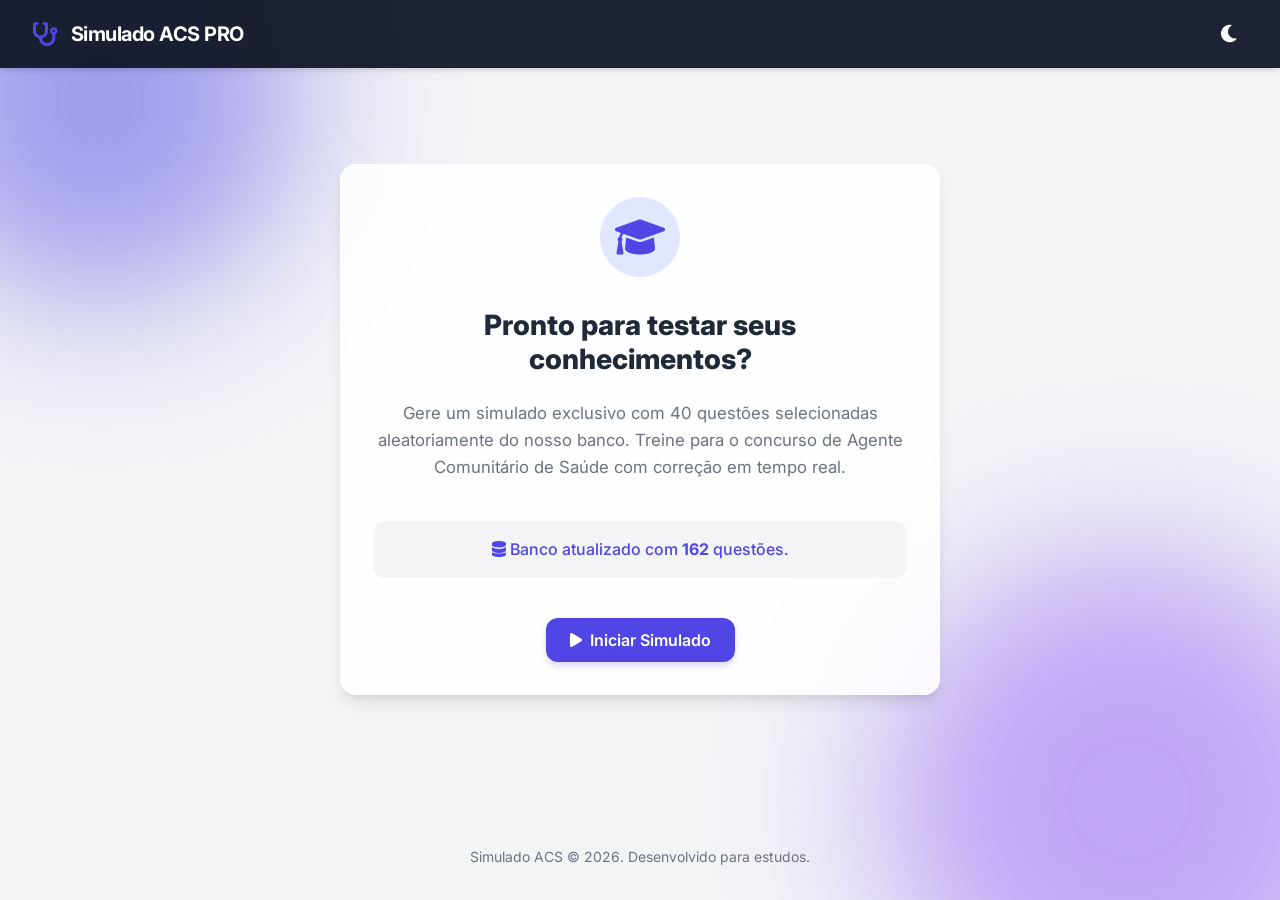
==== index.html @ 430a85bd "feat: adiciona grid de navegacao e alerta dinamico" ====
<!DOCTYPE html>
<html lang="pt-br">
<head>
    <meta charset="UTF-8">
    <meta name="viewport" content="width=device-width, initial-scale=1.0">
    <title>Simulado ACS | Concurso e Qualificação</title>
    <meta name="description" content="Plataforma de Simulado para Agente Comunitário de Saúde (ACS). Gere simulados aleatórios e teste seus conhecimentos com correção em tempo real.">
    <!-- Google Fonts -->
    <link href="https://fonts.googleapis.com/css2?family=Inter:wght@300;400;500;600;700&display=swap" rel="stylesheet">
    <!-- FontAwesome -->
    <link href="https://cdnjs.cloudflare.com/ajax/libs/font-awesome/6.0.0/css/all.min.css" rel="stylesheet">
    <!-- Main CSS -->
    <link rel="stylesheet" href="style.css?v=2">
</head>
<body>

    <!-- Background Decoration -->
    <div class="bg-shape bg-shape-1"></div>
    <div class="bg-shape bg-shape-2"></div>

    <header class="topbar">
        <div class="topbar-content">
            <i class="fa-solid fa-stethoscope logo-icon"></i>
            <span>Simulado ACS PRO</span>
        </div>
        <button id="theme-toggle" class="theme-toggle" aria-label="Alternar tema escuro">
            <i class="fa-solid fa-moon"></i>
        </button>
    </header>

    <main class="app-container">

        <!-- TELA INICIAL -->
        <section id="home" class="screen active fade-in">
            <div class="glass-card home-card">
                <div class="hero-icon">
                    <i class="fa-solid fa-graduation-cap"></i>
                </div>
                <h1>Pronto para testar seus conhecimentos?</h1>
                <p>Gere um simulado exclusivo com 40 questões selecionadas aleatoriamente do nosso banco. Treine para o concurso de Agente Comunitário de Saúde com correção em tempo real.</p>
                
                <div class="stats-container" id="stats">
                    <div class="stat-box">
                        <i class="fa-solid fa-spinner fa-spin"></i> Carregando banco de questões...
                    </div>
                </div>

                <button id="start-btn" onclick="startQuiz()" class="primary-btn btn-pulse" disabled>
                    <i class="fa-solid fa-play"></i> Iniciar Simulado
                </button>
            </div>
        </section>

        <!-- QUIZ -->
        <section id="quiz" class="screen">
            <div class="quiz-header glass-card">
                <div class="progress-container">
                    <div class="progress-bar" id="progress-bar"></div>
                </div>
                <div class="quiz-stats">
                    <span id="question-counter"><i class="fa-solid fa-list-ol"></i> 1/40</span>
                    <button class="danger-btn small-btn" onclick="location.reload()">
                        <i class="fa-solid fa-xmark"></i> Sair
                    </button>
                </div>
            </div>

            <!-- Painel de Navegação Dinâmico -->
            <div class="question-nav-grid" id="question-nav-grid"></div>

            <div id="quiz-content" class="quiz-content"></div>

            <div class="quiz-navigation">
                <button id="btn-prev" class="nav-btn" onclick="prevQuestion()" disabled>
                    <i class="fa-solid fa-arrow-left"></i> Anterior
                </button>
                <div class="nav-center">
                    <button id="btn-finish-early" class="danger-btn small-btn" onclick="confirmFinish()">
                        Encerrar Simulado
                    </button>
                </div>
                <button id="btn-next" class="nav-btn primary-btn" onclick="nextQuestion()">
                    Próxima <i class="fa-solid fa-arrow-right"></i>
                </button>
            </div>
        </section>

        <!-- RESULTADO -->
        <div id="result-modal" class="modal-overlay">
            <div class="modal-content glass-card zoom-in">
                <div class="result-icon" id="result-icon">
                    <i class="fa-solid fa-trophy"></i>
                </div>
                <h2 id="result-title">Resultado Final</h2>
                
                <div class="score-circle">
                    <svg viewBox="0 0 36 36" class="circular-chart">
                        <path class="circle-bg"
                            d="M18 2.0845
                            a 15.9155 15.9155 0 0 1 0 31.831
                            a 15.9155 15.9155 0 0 1 0 -31.831"
                        />
                        <path class="circle" id="score-circle-path"
                            stroke-dasharray="0, 100"
                            d="M18 2.0845
                            a 15.9155 15.9155 0 0 1 0 31.831
                            a 15.9155 15.9155 0 0 1 0 -31.831"
                        />
                        <text x="18" y="20.35" class="percentage" id="score-percentage">0%</text>
                    </svg>
                </div>

                <div class="result-details">
                    <p class="acertos-text">Pontuação: <strong id="score-correct">0</strong> de <strong id="score-total">0</strong></p>
                    <div id="subject-breakdown" class="subject-breakdown" style="margin-top: 15px; text-align: left; background: rgba(0,0,0,0.05); padding: 10px; border-radius: 8px;">
                        <!-- Per-subject scores will be injected here -->
                    </div>
                </div>

                <div class="result-actions">
                    <button onclick="location.reload()" class="primary-btn w-100">
                        <i class="fa-solid fa-rotate-right"></i> Fazer Novo Simulado
                    </button>
                </div>
            </div>
        </div>

    </main>

    <footer class="footer">
        <p>Simulado ACS &copy; 2026. Desenvolvido para estudos.</p>
    </footer>

    <script src="app.js?v=3"></script>

</body>
</html>
---- style.css ----
/* =========================
   DESIGN TOKENS & BASE
========================= */

:root {
    /* Light Theme (Default) */
    --bg-color: #f3f4f6;
    --text-color: #1f2937;
    --text-muted: #6b7280;
    --card-bg: rgba(255, 255, 255, 0.85);
    --card-border: rgba(255, 255, 255, 0.5);
    
    --primary: #4f46e5;
    --primary-hover: #4338ca;
    --primary-light: #e0e7ff;
    
    --success: #10b981;
    --success-light: #d1fae5;
    --success-dark: #065f46;
    
    --danger: #ef4444;
    --danger-light: #fee2e2;
    --danger-dark: #991b1b;

    --warning: #f59e0b;
    
    --topbar-bg: rgba(17, 24, 39, 0.95);
    --topbar-text: #ffffff;
    
    --option-bg: #ffffff;
    --option-hover: #f9fafb;
    --option-border: #e5e7eb;
    
    --shadow-sm: 0 1px 2px 0 rgba(0, 0, 0, 0.05);
    --shadow-md: 0 4px 6px -1px rgba(0, 0, 0, 0.1), 0 2px 4px -1px rgba(0, 0, 0, 0.06);
    --shadow-lg: 0 10px 15px -3px rgba(0, 0, 0, 0.1), 0 4px 6px -2px rgba(0, 0, 0, 0.05);
    --shadow-glow: 0 0 20px rgba(79, 70, 229, 0.3);
    
    --radius-md: 12px;
    --radius-lg: 16px;
    --radius-full: 9999px;
    
    --transition: all 0.3s cubic-bezier(0.4, 0, 0.2, 1);
}

[data-theme="dark"] {
    --bg-color: #111827;
    --text-color: #f9fafb;
    --text-muted: #9ca3af;
    --card-bg: rgba(31, 41, 55, 0.85);
    --card-border: rgba(75, 85, 99, 0.4);
    
    --primary: #6366f1;
    --primary-hover: #818cf8;
    --primary-light: rgba(99, 102, 241, 0.2);
    
    --success: #10b981;
    --success-light: rgba(16, 185, 129, 0.2);
    --success-dark: #34d399;
    
    --danger: #ef4444;
    --danger-light: rgba(239, 68, 68, 0.2);
    --danger-dark: #f87171;
    
    --topbar-bg: rgba(17, 24, 39, 0.95);
    
    --option-bg: #374151;
    --option-hover: #4b5563;
    --option-border: #4b5563;
    
    --shadow-md: 0 4px 6px -1px rgba(0, 0, 0, 0.3);
    --shadow-lg: 0 10px 15px -3px rgba(0, 0, 0, 0.5);
}

* {
    margin: 0;
    padding: 0;
    box-sizing: border-box;
}

body {
    font-family: 'Inter', sans-serif;
    background-color: var(--bg-color);
    color: var(--text-color);
    line-height: 1.6;
    min-height: 100vh;
    display: flex;
    flex-direction: column;
    overflow-x: hidden;
    transition: background-color 0.4s ease, color 0.4s ease;
}

/* Background Shapes */
.bg-shape {
    position: fixed;
    border-radius: 50%;
    filter: blur(80px);
    z-index: -1;
    opacity: 0.5;
    animation: float 20s infinite alternate ease-in-out;
}

.bg-shape-1 {
    width: 400px;
    height: 400px;
    background: var(--primary);
    top: -100px;
    left: -100px;
}

.bg-shape-2 {
    width: 500px;
    height: 500px;
    background: #8b5cf6;
    bottom: -150px;
    right: -100px;
    animation-delay: -5s;
}

@keyframes float {
    0% { transform: translate(0, 0) scale(1); }
    50% { transform: translate(50px, 30px) scale(1.05); }
    100% { transform: translate(-30px, 50px) scale(0.95); }
}

/* =========================
   HEADER & FOOTER
========================= */

.topbar {
    background: var(--topbar-bg);
    color: var(--topbar-text);
    padding: 1rem 2rem;
    display: flex;
    justify-content: space-between;
    align-items: center;
    backdrop-filter: blur(12px);
    -webkit-backdrop-filter: blur(12px);
    position: sticky;
    top: 0;
    z-index: 100;
    box-shadow: var(--shadow-md);
}

.topbar-content {
    display: flex;
    align-items: center;
    gap: 0.75rem;
    font-size: 1.25rem;
    font-weight: 700;
    letter-spacing: -0.5px;
}

.logo-icon {
    color: var(--primary);
    font-size: 1.5rem;
}

.theme-toggle {
    background: transparent;
    border: none;
    color: var(--topbar-text);
    font-size: 1.25rem;
    cursor: pointer;
    padding: 0.5rem;
    border-radius: 50%;
    transition: var(--transition);
}

.theme-toggle:hover {
    background: rgba(255, 255, 255, 0.1);
    transform: rotate(15deg);
}

.footer {
    text-align: center;
    padding: 2rem;
    color: var(--text-muted);
    font-size: 0.875rem;
    margin-top: auto;
}

/* =========================
   UTILITIES & COMPONENTS
========================= */

.app-container {
    max-width: 800px;
    margin: 0 auto;
    padding: 2rem 1rem;
    flex-grow: 1;
    width: 100%;
}

.glass-card {
    background: var(--card-bg);
    backdrop-filter: blur(16px);
    -webkit-backdrop-filter: blur(16px);
    border: 1px solid var(--card-border);
    border-radius: var(--radius-lg);
    box-shadow: var(--shadow-lg);
    padding: 2rem;
}

/* Buttons */
button {
    font-family: inherit;
    display: inline-flex;
    align-items: center;
    justify-content: center;
    gap: 0.5rem;
    padding: 0.75rem 1.5rem;
    border: none;
    border-radius: var(--radius-md);
    font-weight: 600;
    font-size: 1rem;
    cursor: pointer;
    transition: var(--transition);
}

button:disabled {
    opacity: 0.6;
    cursor: not-allowed;
    transform: none !important;
    box-shadow: none !important;
}

.primary-btn {
    background: var(--primary);
    color: white;
    box-shadow: 0 4px 6px rgba(79, 70, 229, 0.2);
}

.primary-btn:hover:not(:disabled) {
    background: var(--primary-hover);
    transform: translateY(-2px);
    box-shadow: var(--shadow-glow);
}

.success-btn {
    background: var(--success);
    color: white;
}

.success-btn:hover:not(:disabled) {
    filter: brightness(1.1);
    transform: translateY(-2px);
    box-shadow: 0 4px 12px rgba(16, 185, 129, 0.3);
}

.danger-btn {
    background: transparent;
    color: var(--danger);
    border: 1px solid var(--danger);
}

.danger-btn:hover:not(:disabled) {
    background: var(--danger-light);
}

.small-btn {
    padding: 0.4rem 0.8rem;
    font-size: 0.875rem;
    border-radius: var(--radius-md);
}

.w-100 {
    width: 100%;
}

.btn-pulse {
    animation: pulse 2s infinite;
}

@keyframes pulse {
    0% { box-shadow: 0 0 0 0 rgba(79, 70, 229, 0.4); }
    70% { box-shadow: 0 0 0 10px rgba(79, 70, 229, 0); }
    100% { box-shadow: 0 0 0 0 rgba(79, 70, 229, 0); }
}

/* Screens */
.screen {
    display: none;
    opacity: 0;
    transition: opacity 0.4s ease;
}

.screen.active {
    display: block;
    opacity: 1;
}

/* Animations */
.fade-in {
    animation: fadeIn 0.6s ease-out forwards;
}

.slide-up {
    animation: slideUp 0.5s ease-out forwards;
}

.zoom-in {
    animation: zoomIn 0.4s cubic-bezier(0.175, 0.885, 0.32, 1.275) forwards;
}

@keyframes fadeIn {
    from { opacity: 0; }
    to { opacity: 1; }
}

@keyframes slideUp {
    from { opacity: 0; transform: translateY(20px); }
    to { opacity: 1; transform: translateY(0); }
}

@keyframes zoomIn {
    from { opacity: 0; transform: scale(0.9); }
    to { opacity: 1; transform: scale(1); }
}

/* =========================
   HOME SCREEN
========================= */

.home-card {
    text-align: center;
    max-width: 600px;
    margin: 4rem auto;
    display: flex;
    flex-direction: column;
    align-items: center;
    gap: 1.5rem;
}

.hero-icon {
    width: 80px;
    height: 80px;
    background: var(--primary-light);
    color: var(--primary);
    border-radius: 50%;
    display: flex;
    align-items: center;
    justify-content: center;
    font-size: 2.5rem;
    margin-bottom: 0.5rem;
}

.home-card h1 {
    font-size: 1.75rem;
    font-weight: 800;
    line-height: 1.2;
    color: var(--text-color);
}

.home-card p {
    color: var(--text-muted);
    font-size: 1.05rem;
}

.stats-container {
    background: var(--bg-color);
    padding: 1rem 1.5rem;
    border-radius: var(--radius-md);
    margin: 1rem 0;
    width: 100%;
    font-weight: 500;
    color: var(--primary);
}

/* =========================
   QUIZ SCREEN
========================= */

.quiz-header {
    margin-bottom: 2rem;
    padding: 1.5rem;
    position: sticky;
    top: 70px;
    z-index: 90;
}

.progress-container {
    height: 8px;
    background: var(--option-border);
    border-radius: var(--radius-full);
    margin-bottom: 1rem;
    overflow: hidden;
}

.progress-bar {
    height: 100%;
    background: linear-gradient(90deg, var(--primary), #8b5cf6);
    width: 0%;
    transition: width 0.3s ease;
    border-radius: var(--radius-full);
}

.quiz-stats {
    display: flex;
    justify-content: space-between;
    align-items: center;
}

#question-counter {
    font-weight: 700;
    color: var(--primary);
    font-size: 1.1rem;
}

/* Question Component */
.question-card {
    background: var(--card-bg);
    border: 1px solid var(--card-border);
    border-radius: var(--radius-lg);
    padding: 2rem;
    margin-bottom: 1.5rem;
    box-shadow: var(--shadow-md);
    transition: var(--transition);
}

.question-card:hover {
    box-shadow: var(--shadow-lg);
    border-color: var(--primary-light);
}

.question-card h3 {
    display: inline-block;
    background: var(--primary-light);
    color: var(--primary);
    padding: 0.25rem 0.75rem;
    border-radius: var(--radius-md);
    font-size: 0.875rem;
    font-weight: 700;
    text-transform: uppercase;
    letter-spacing: 0.5px;
    margin-bottom: 1rem;
}

.question-text {
    font-size: 1.1rem;
    font-weight: 500;
    margin-bottom: 1.5rem;
    color: var(--text-color);
}

/* Options */
.options-grid {
    display: flex;
    flex-direction: column;
    gap: 0.75rem;
    margin-bottom: 1.5rem;
}

.option-label {
    position: relative;
    display: flex;
    align-items: flex-start;
    padding: 1rem;
    border: 2px solid var(--option-border);
    border-radius: var(--radius-md);
    background: var(--option-bg);
    cursor: pointer;
    transition: var(--transition);
}

.option-label:hover:not(.disabled) {
    border-color: var(--primary);
    background: var(--primary-light);
}

.option-label.selected {
    border-color: var(--primary);
    background: var(--primary-light);
}

.option-label input[type="radio"] {
    position: absolute;
    opacity: 0;
}

.option-content {
    display: flex;
    gap: 1rem;
    width: 100%;
}

.option-letter {
    font-weight: 700;
    color: var(--primary);
    background: var(--bg-color);
    width: 28px;
    height: 28px;
    display: flex;
    align-items: center;
    justify-content: center;
    border-radius: 6px;
    flex-shrink: 0;
}

.option-text {
    flex-grow: 1;
    padding-top: 2px;
}

/* Feedback Box */
.feedback-box {
    margin-top: 1.5rem;
    padding: 1.25rem;
    border-radius: var(--radius-md);
    display: none;
    animation: slideUp 0.3s ease;
}

.feedback-box.show {
    display: block;
}

.feedback-ok {
    background: var(--success-light);
    border-left: 4px solid var(--success);
    color: var(--success-dark);
}

.feedback-bad {
    background: var(--danger-light);
    border-left: 4px solid var(--danger);
    color: var(--danger-dark);
}

.feedback-header {
    display: flex;
    align-items: center;
    gap: 0.5rem;
    font-weight: 700;
    margin-bottom: 0.5rem;
    font-size: 1.1rem;
}

.feedback-correct-answer {
    font-weight: 600;
    margin-bottom: 0.5rem;
}

.feedback-comment {
    font-size: 0.95rem;
    opacity: 0.9;
}

.quiz-navigation {
    display: flex;
    justify-content: space-between;
    align-items: center;
    margin-top: 1.5rem;
    padding: 1rem 0;
    gap: 1rem;
}

.nav-btn {
    min-width: 140px;
    font-size: 1rem;
    padding: 0.8rem 1rem;
}

.nav-center {
    display: flex;
    justify-content: center;
}

@media (max-width: 500px) {
    .quiz-navigation {
        flex-direction: column-reverse;
    }
    .nav-btn {
        width: 100%;
    }
    .nav-center {
        width: 100%;
        margin-bottom: 0.5rem;
    }
    .nav-center button {
        width: 100%;
    }
}

/* =========================
   RESULT MODAL
========================= */

.modal-overlay {
    position: fixed;
    top: 0;
    left: 0;
    width: 100%;
    height: 100%;
    background: rgba(0, 0, 0, 0.6);
    backdrop-filter: blur(5px);
    display: none;
    align-items: center;
    justify-content: center;
    z-index: 1000;
}

.modal-overlay.active {
    display: flex;
}

.modal-content {
    width: 90%;
    max-width: 400px;
    text-align: center;
    padding: 2.5rem 2rem;
}

.result-icon {
    font-size: 3rem;
    margin-bottom: 1rem;
    color: var(--warning);
}

#result-title {
    font-size: 1.5rem;
    font-weight: 800;
    margin-bottom: 1.5rem;
}

/* Circular Chart */
.score-circle {
    width: 150px;
    margin: 0 auto 1.5rem auto;
}

.circular-chart {
    display: block;
    margin: 0 auto;
    max-width: 80%;
    max-height: 250px;
}

.circle-bg {
    fill: none;
    stroke: var(--option-border);
    stroke-width: 3.8;
}

.circle {
    fill: none;
    stroke-width: 2.8;
    stroke-linecap: round;
    transition: stroke-dasharray 1.5s ease-out;
}

.percentage {
    fill: var(--text-color);
    font-family: 'Inter', sans-serif;
    font-size: 0.5em;
    text-anchor: middle;
    font-weight: 700;
}

.result-details {
    margin-bottom: 2rem;
}

.acertos-text {
    font-size: 1.1rem;
    color: var(--text-muted);
}

.acertos-text strong {
    color: var(--text-color);
    font-size: 1.2rem;
}

/* Responsive */
@media (max-width: 600px) {
    .topbar {
        padding: 1rem;
    }
    .app-container {
        padding: 1rem;
    }
    .question-card {
        padding: 1.5rem;
    }
    .quiz-header {
        padding: 1rem;
        top: 60px;
    }
}

/* =========================
   QUESTION NAVIGATION GRID
========================= */

.question-nav-grid {
    display: grid;
    grid-template-columns: repeat(10, 1fr);
    gap: 6px;
    margin-bottom: 20px;
    background: var(--card-bg);
    padding: 15px;
    border-radius: var(--radius-lg);
    border: 1px solid var(--card-border);
    box-shadow: var(--shadow-sm);
}

.question-nav-btn {
    width: 100%;
    aspect-ratio: 1;
    border: 1px solid var(--option-border);
    border-radius: 6px;
    background: var(--bg-color);
    color: var(--text-color);
    font-weight: bold;
    font-size: 0.9rem;
    cursor: pointer;
    transition: var(--transition);
    display: flex;
    align-items: center;
    justify-content: center;
}

.question-nav-btn:hover {
    background: var(--primary-light);
}

.question-nav-btn.answered {
    background: var(--primary);
    color: white;
    border-color: var(--primary);
}

.question-nav-btn.active {
    border: 2px solid var(--text-color);
    transform: scale(1.1);
    box-shadow: 0 0 8px rgba(0,0,0,0.2);
    z-index: 2;
}

@media (max-width: 600px) {
    .question-nav-grid {
        grid-template-columns: repeat(8, 1fr);
        gap: 5px;
        padding: 10px;
    }
}

@media (max-width: 400px) {
    .question-nav-grid {
        grid-template-columns: repeat(5, 1fr);
    }
}
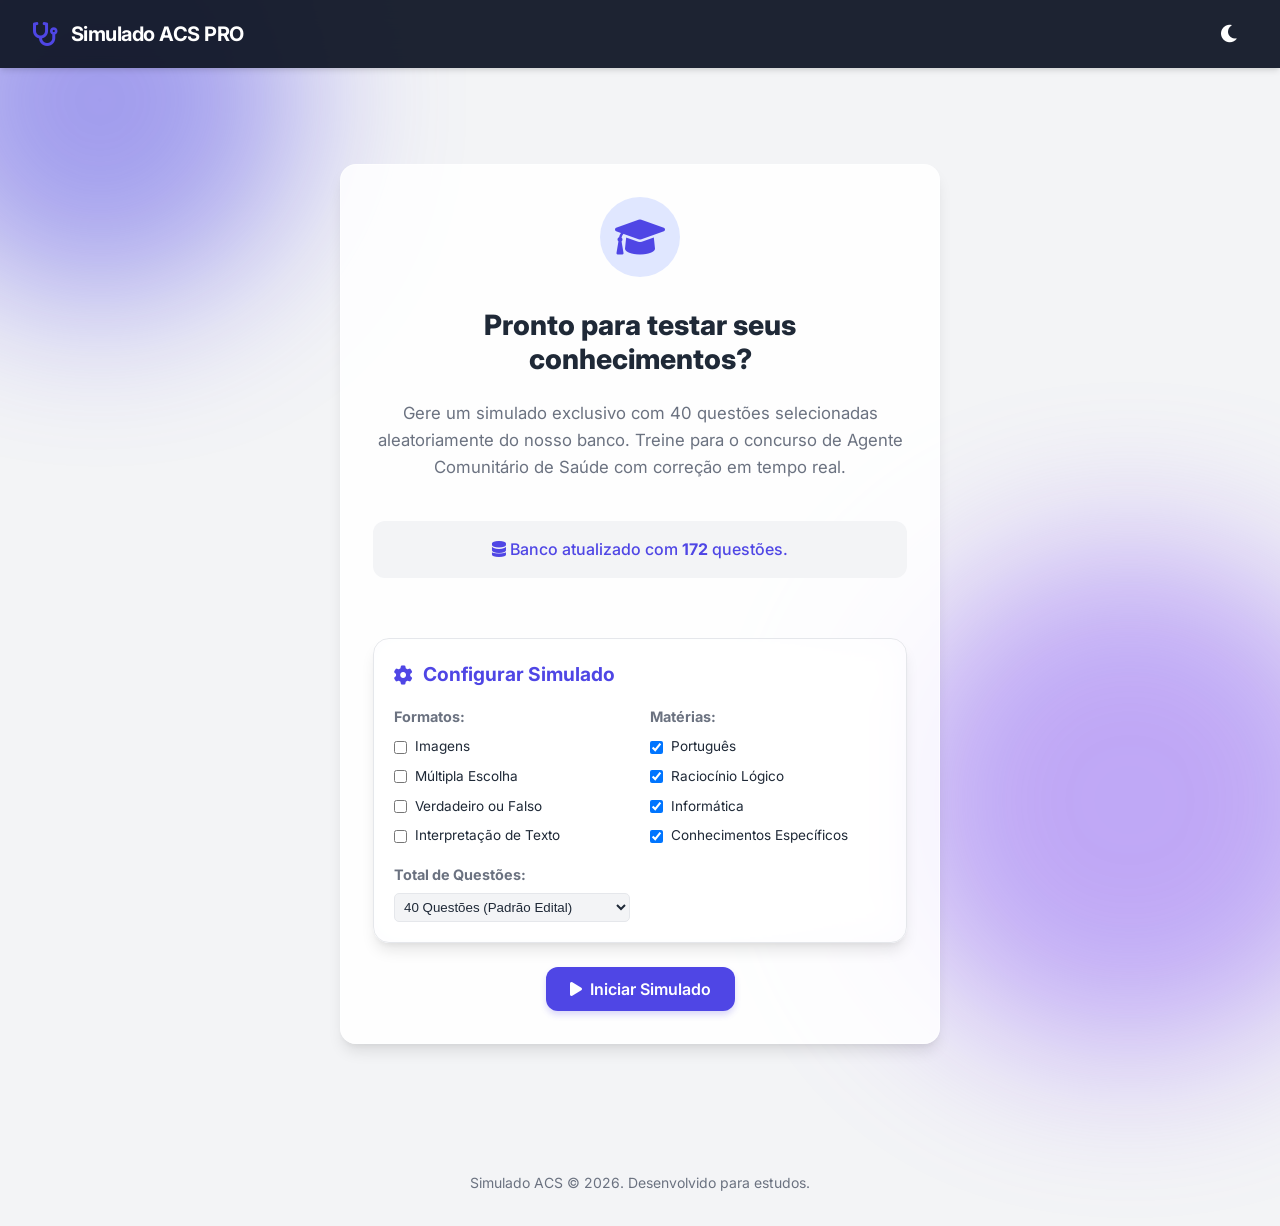
==== commit 6176fdfb: "feat: implement advanced filters, tags, real images and automated google forms report" ====
--- a/index.html
+++ b/index.html
@@ -42,6 +42,67 @@
                 <div class="stats-container" id="stats">
                     <div class="stat-box">
                         <i class="fa-solid fa-spinner fa-spin"></i> Carregando banco de questões...
+                    </div>
+                </div>
+
+                <!-- OPÇÕES DO SIMULADO AVANÇADAS -->
+                <div class="quiz-options glass-card" style="margin-top: 20px; padding: 20px; text-align: left; background: rgba(255,255,255,0.05); border: 1px solid var(--option-border);">
+                    <h3 style="font-size: 1.2rem; margin-bottom: 15px; color: var(--primary); display: flex; align-items: center; gap: 10px;">
+                        <i class="fa-solid fa-gear"></i> Configurar Simulado
+                    </h3>
+                    
+                    <div style="display: grid; grid-template-columns: 1fr 1fr; gap: 20px;">
+                        <!-- Coluna 1: Tipos e Quantidade -->
+                        <div>
+                            <p style="font-weight: bold; font-size: 0.9rem; margin-bottom: 8px; color: var(--text-muted);">Formatos:</p>
+                            <div style="display: grid; gap: 8px;">
+                                <label class="option-check" style="display: flex; align-items: center; gap: 8px; cursor: pointer; font-size: 0.85rem;">
+                                    <input type="checkbox" id="opt-images" style="accent-color: var(--primary);">
+                                    <span>Imagens</span>
+                                </label>
+                                <label class="option-check" style="display: flex; align-items: center; gap: 8px; cursor: pointer; font-size: 0.85rem;">
+                                    <input type="checkbox" id="opt-multipla" style="accent-color: var(--primary);">
+                                    <span>Múltipla Escolha</span>
+                                </label>
+                                <label class="option-check" style="display: flex; align-items: center; gap: 8px; cursor: pointer; font-size: 0.85rem;">
+                                    <input type="checkbox" id="opt-vf" style="accent-color: var(--primary);">
+                                    <span>Verdadeiro ou Falso</span>
+                                </label>
+                                <label class="option-check" style="display: flex; align-items: center; gap: 8px; cursor: pointer; font-size: 0.85rem;">
+                                    <input type="checkbox" id="opt-interpretação" style="accent-color: var(--primary);">
+                                    <span>Interpretação de Texto</span>
+                                </label>
+                            </div>
+
+                            <div style="margin-top: 15px;">
+                                <label for="opt-count" style="font-weight: bold; font-size: 0.9rem; color: var(--text-muted);">Total de Questões:</label>
+                                <select id="opt-count" style="width: 100%; padding: 5px; border-radius: 5px; background: var(--bg-color); color: var(--text-color); border: 1px solid var(--option-border); margin-top: 5px;">
+                                    <option value="10">10 Questões (Rápido)</option>
+                                    <option value="20">20 Questões (Médio)</option>
+                                    <option value="40" selected>40 Questões (Padrão Edital)</option>
+                                    <option value="60">60 Questões (Completo)</option>
+                                </select>
+                            </div>
+                        </div>
+
+                        <!-- Coluna 2: Matérias -->
+                        <div>
+                            <p style="font-weight: bold; font-size: 0.9rem; margin-bottom: 8px; color: var(--text-muted);">Matérias:</p>
+                            <div style="display: grid; gap: 8px;" id="subjects-filter">
+                                <label class="option-check" style="display: flex; align-items: center; gap: 8px; cursor: pointer; font-size: 0.85rem;">
+                                    <input type="checkbox" name="subject" value="Língua Portuguesa" checked> <span>Português</span>
+                                </label>
+                                <label class="option-check" style="display: flex; align-items: center; gap: 8px; cursor: pointer; font-size: 0.85rem;">
+                                    <input type="checkbox" name="subject" value="Raciocínio Lógico" checked> <span>Raciocínio Lógico</span>
+                                </label>
+                                <label class="option-check" style="display: flex; align-items: center; gap: 8px; cursor: pointer; font-size: 0.85rem;">
+                                    <input type="checkbox" name="subject" value="Informática Básica" checked> <span>Informática</span>
+                                </label>
+                                <label class="option-check" style="display: flex; align-items: center; gap: 8px; cursor: pointer; font-size: 0.85rem;">
+                                    <input type="checkbox" name="subject" value="Conhecimentos Específicos" checked> <span>Conhecimentos Específicos</span>
+                                </label>
+                            </div>
+                        </div>
                     </div>
                 </div>
 
@@ -93,26 +154,23 @@
                 </div>
                 <h2 id="result-title">Resultado Final</h2>
                 
-                <div class="score-circle">
-                    <svg viewBox="0 0 36 36" class="circular-chart">
-                        <path class="circle-bg"
-                            d="M18 2.0845
-                            a 15.9155 15.9155 0 0 1 0 31.831
-                            a 15.9155 15.9155 0 0 1 0 -31.831"
-                        />
-                        <path class="circle" id="score-circle-path"
-                            stroke-dasharray="0, 100"
-                            d="M18 2.0845
-                            a 15.9155 15.9155 0 0 1 0 31.831
-                            a 15.9155 15.9155 0 0 1 0 -31.831"
-                        />
-                        <text x="18" y="20.35" class="percentage" id="score-percentage">0%</text>
-                    </svg>
-                </div>
+                <!-- SVG Removido -->
 
                 <div class="result-details">
-                    <p class="acertos-text">Pontuação: <strong id="score-correct">0</strong> de <strong id="score-total">0</strong></p>
-                    <div id="subject-breakdown" class="subject-breakdown" style="margin-top: 15px; text-align: left; background: rgba(0,0,0,0.05); padding: 10px; border-radius: 8px;">
+                    <!-- Card de Pontuação Principal -->
+                    <div style="background: var(--primary-light); padding: 30px; border-radius: var(--radius-lg); margin-bottom: 25px; border: 2px solid var(--primary); box-shadow: var(--shadow-md);">
+                        <p style="font-size: 1.4rem; font-weight: 700; color: var(--primary); margin-bottom: 15px; text-transform: uppercase; letter-spacing: 1px;">
+                            Sua Pontuação Final
+                        </p>
+                        <div style="font-size: 3.5rem; font-weight: 900; line-height: 1; margin-bottom: 10px; color: var(--text-color);">
+                            <span id="score-correct">0</span> <span style="font-size: 1.5rem; opacity: 0.7;">/ <span id="score-total">0</span></span>
+                        </div>
+                        <p style="font-size: 1.1rem; color: var(--text-muted); font-weight: 600;">
+                            Questões Respondidas: <strong id="answered-count">0</strong>/40 (<span id="answered-percentage">0%</span>)
+                        </p>
+                    </div>
+                    
+                    <div id="subject-breakdown" class="subject-breakdown" style="margin-top: 20px; text-align: left; background: rgba(0,0,0,0.03); padding: 20px; border-radius: var(--radius-md); border: 1px solid var(--option-border);">
                         <!-- Per-subject scores will be injected here -->
                     </div>
                 </div>
@@ -131,7 +189,7 @@
         <p>Simulado ACS &copy; 2026. Desenvolvido para estudos.</p>
     </footer>
 
-    <script src="app.js?v=3"></script>
+    <script src="app.js?v=6"></script>
 
 </body>
 </html>
--- a/style.css
+++ b/style.css
@@ -437,10 +437,12 @@
 }
 
 .question-text {
-    font-size: 1.1rem;
+    font-size: 1.15rem;
     font-weight: 500;
     margin-bottom: 1.5rem;
     color: var(--text-color);
+    white-space: pre-line;
+    line-height: 1.6;
 }
 
 /* Options */
@@ -605,10 +607,10 @@
 }
 
 .modal-content {
-    width: 90%;
-    max-width: 400px;
+    width: 95%;
+    max-width: 550px;
     text-align: center;
-    padding: 2.5rem 2rem;
+    padding: 3rem 2.5rem;
 }
 
 .result-icon {
@@ -695,11 +697,11 @@
 .question-nav-grid {
     display: grid;
     grid-template-columns: repeat(10, 1fr);
-    gap: 6px;
-    margin-bottom: 20px;
+    gap: 4px;
+    margin-bottom: 15px;
     background: var(--card-bg);
-    padding: 15px;
-    border-radius: var(--radius-lg);
+    padding: 10px;
+    border-radius: var(--radius-md);
     border: 1px solid var(--card-border);
     box-shadow: var(--shadow-sm);
 }
@@ -708,11 +710,11 @@
     width: 100%;
     aspect-ratio: 1;
     border: 1px solid var(--option-border);
-    border-radius: 6px;
+    border-radius: 4px;
     background: var(--bg-color);
     color: var(--text-color);
-    font-weight: bold;
-    font-size: 0.9rem;
+    font-weight: 600;
+    font-size: 0.75rem;
     cursor: pointer;
     transition: var(--transition);
     display: flex;
@@ -745,6 +747,63 @@
     }
 }
 
+/* Question Images */
+.question-image-container {
+    width: 100%;
+    margin: 15px 0;
+    text-align: center;
+}
+
+.question-image {
+    max-width: 100%;
+    max-height: 400px;
+    border-radius: var(--radius-md);
+    border: 3px solid white;
+    box-shadow: var(--shadow-md);
+    cursor: pointer;
+    transition: var(--transition);
+}
+
+.question-image:hover {
+    transform: scale(1.02);
+}
+
+@media (max-width: 600px) {
+    .question-image {
+        max-height: 250px;
+    }
+}
+
+.tag-badge {
+    font-size: 0.7rem;
+    background: var(--primary-light);
+    color: var(--primary);
+    padding: 2px 8px;
+    border-radius: 12px;
+    font-weight: 700;
+    text-transform: uppercase;
+    border: 1px solid var(--primary);
+}
+
+.report-btn {
+    background: transparent;
+    border: 1px solid var(--option-border);
+    color: var(--text-muted);
+    padding: 5px 12px;
+    border-radius: var(--radius-md);
+    font-size: 0.8rem;
+    cursor: pointer;
+    transition: var(--transition);
+    display: flex;
+    align-items: center;
+    gap: 5px;
+}
+
+.report-btn:hover {
+    background: #fff5f5;
+    color: #e53e3e;
+    border-color: #feb2b2;
+}
 @media (max-width: 400px) {
     .question-nav-grid {
         grid-template-columns: repeat(5, 1fr);
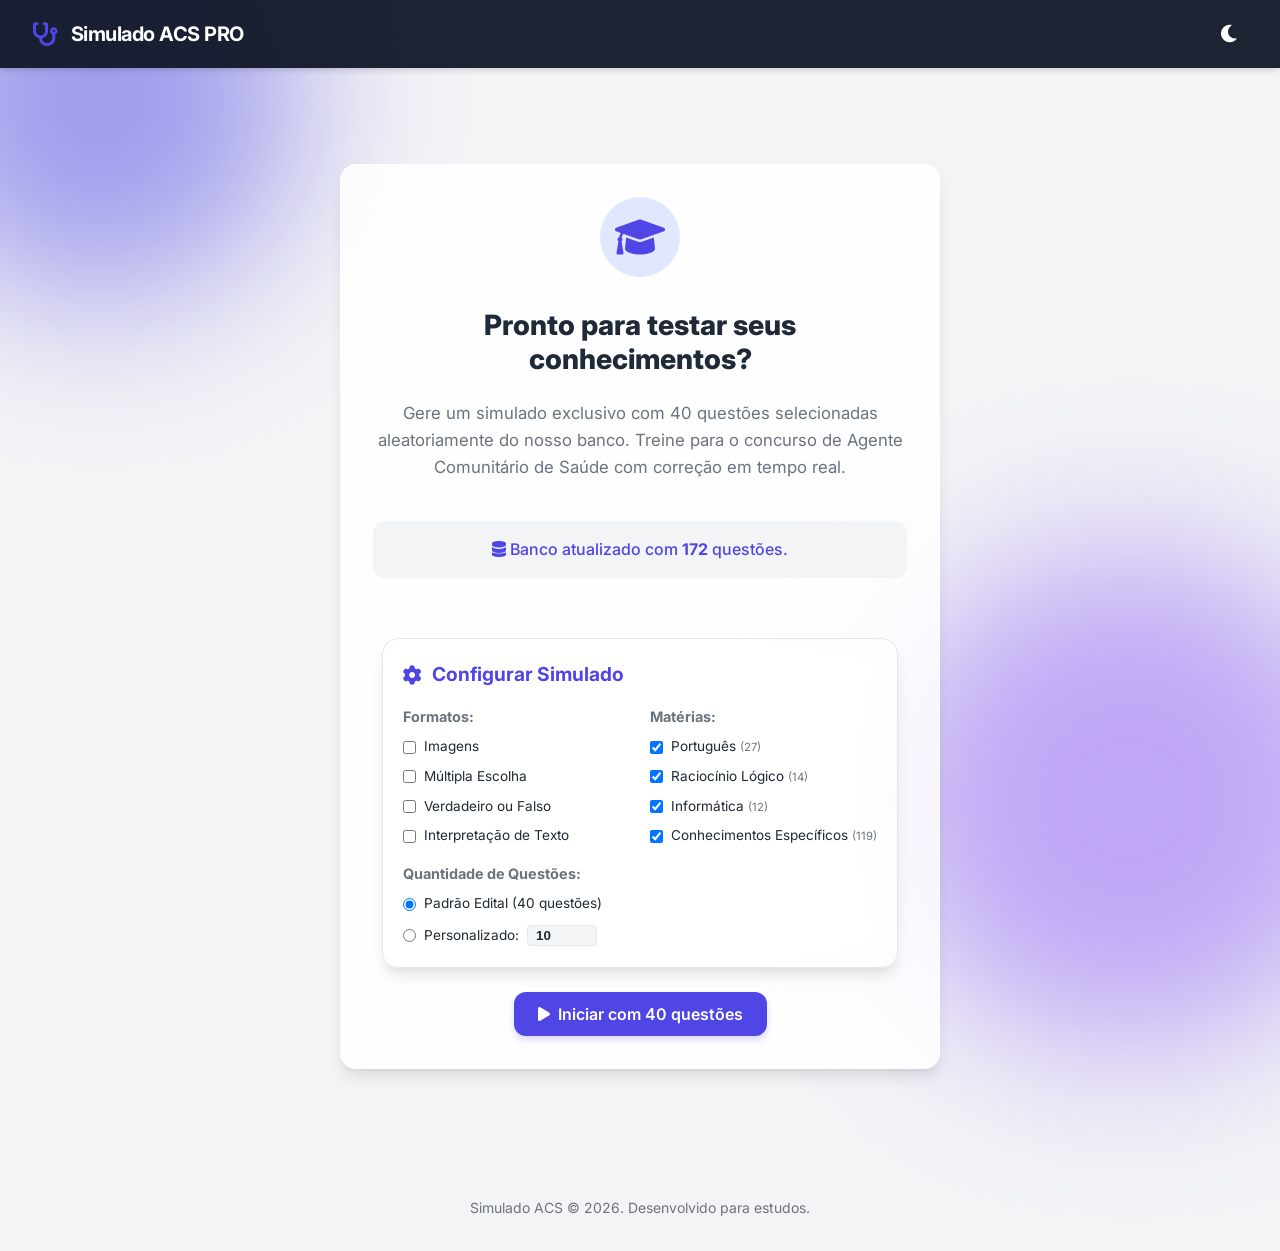
==== commit 69c85bc0: "feat: improve UX for custom question count and dynamic counters" ====
--- a/index.html
+++ b/index.html
@@ -75,13 +75,21 @@
                             </div>
 
                             <div style="margin-top: 15px;">
-                                <label for="opt-count" style="font-weight: bold; font-size: 0.9rem; color: var(--text-muted);">Total de Questões:</label>
-                                <select id="opt-count" style="width: 100%; padding: 5px; border-radius: 5px; background: var(--bg-color); color: var(--text-color); border: 1px solid var(--option-border); margin-top: 5px;">
-                                    <option value="10">10 Questões (Rápido)</option>
-                                    <option value="20">20 Questões (Médio)</option>
-                                    <option value="40" selected>40 Questões (Padrão Edital)</option>
-                                    <option value="60">60 Questões (Completo)</option>
-                                </select>
+                                <p style="font-weight: bold; font-size: 0.9rem; color: var(--text-muted); margin-bottom: 8px;">Quantidade de Questões:</p>
+                                <div style="display: flex; flex-direction: column; gap: 10px;">
+                                    <label class="option-check" style="display: flex; align-items: center; gap: 8px; cursor: pointer; font-size: 0.85rem;">
+                                        <input type="radio" name="mode-count" value="40" checked onchange="toggleCountMode()">
+                                        <span>Padrão Edital (40 questões)</span>
+                                    </label>
+                                    <div id="count-warning" style="display: none; font-size: 0.75rem; color: #e53e3e; margin-left: 25px; margin-top: -5px; font-weight: bold;">
+                                        <i class="fa-solid fa-circle-info"></i> O banco filtrado não atinge o mínimo de 40 questões.
+                                    </div>
+                                    <label class="option-check" style="display: flex; align-items: center; gap: 8px; cursor: pointer; font-size: 0.85rem;">
+                                        <input type="radio" name="mode-count" value="custom" onchange="toggleCountMode()">
+                                        <span>Personalizado:</span>
+                                        <input type="number" id="opt-count" value="10" min="1" max="200" disabled style="width: 70px; padding: 2px 8px; border-radius: 4px; border: 1px solid var(--option-border); background: var(--bg-color); color: var(--text-color); font-weight: bold;">
+                                    </label>
+                                </div>
                             </div>
                         </div>
 
@@ -90,16 +98,16 @@
                             <p style="font-weight: bold; font-size: 0.9rem; margin-bottom: 8px; color: var(--text-muted);">Matérias:</p>
                             <div style="display: grid; gap: 8px;" id="subjects-filter">
                                 <label class="option-check" style="display: flex; align-items: center; gap: 8px; cursor: pointer; font-size: 0.85rem;">
-                                    <input type="checkbox" name="subject" value="Língua Portuguesa" checked> <span>Português</span>
-                                </label>
-                                <label class="option-check" style="display: flex; align-items: center; gap: 8px; cursor: pointer; font-size: 0.85rem;">
-                                    <input type="checkbox" name="subject" value="Raciocínio Lógico" checked> <span>Raciocínio Lógico</span>
-                                </label>
-                                <label class="option-check" style="display: flex; align-items: center; gap: 8px; cursor: pointer; font-size: 0.85rem;">
-                                    <input type="checkbox" name="subject" value="Informática Básica" checked> <span>Informática</span>
-                                </label>
-                                <label class="option-check" style="display: flex; align-items: center; gap: 8px; cursor: pointer; font-size: 0.85rem;">
-                                    <input type="checkbox" name="subject" value="Conhecimentos Específicos" checked> <span>Conhecimentos Específicos</span>
+                                    <input type="checkbox" name="subject" value="Língua Portuguesa" checked> <span>Português <small id="count-pt">(0)</small></span>
+                                </label>
+                                <label class="option-check" style="display: flex; align-items: center; gap: 8px; cursor: pointer; font-size: 0.85rem;">
+                                    <input type="checkbox" name="subject" value="Raciocínio Lógico" checked> <span>Raciocínio Lógico <small id="count-rl">(0)</small></span>
+                                </label>
+                                <label class="option-check" style="display: flex; align-items: center; gap: 8px; cursor: pointer; font-size: 0.85rem;">
+                                    <input type="checkbox" name="subject" value="Informática Básica" checked> <span>Informática <small id="count-info">(0)</small></span>
+                                </label>
+                                <label class="option-check" style="display: flex; align-items: center; gap: 8px; cursor: pointer; font-size: 0.85rem;">
+                                    <input type="checkbox" name="subject" value="Conhecimentos Específicos" checked> <span>Conhecimentos Específicos <small id="count-ce">(0)</small></span>
                                 </label>
                             </div>
                         </div>
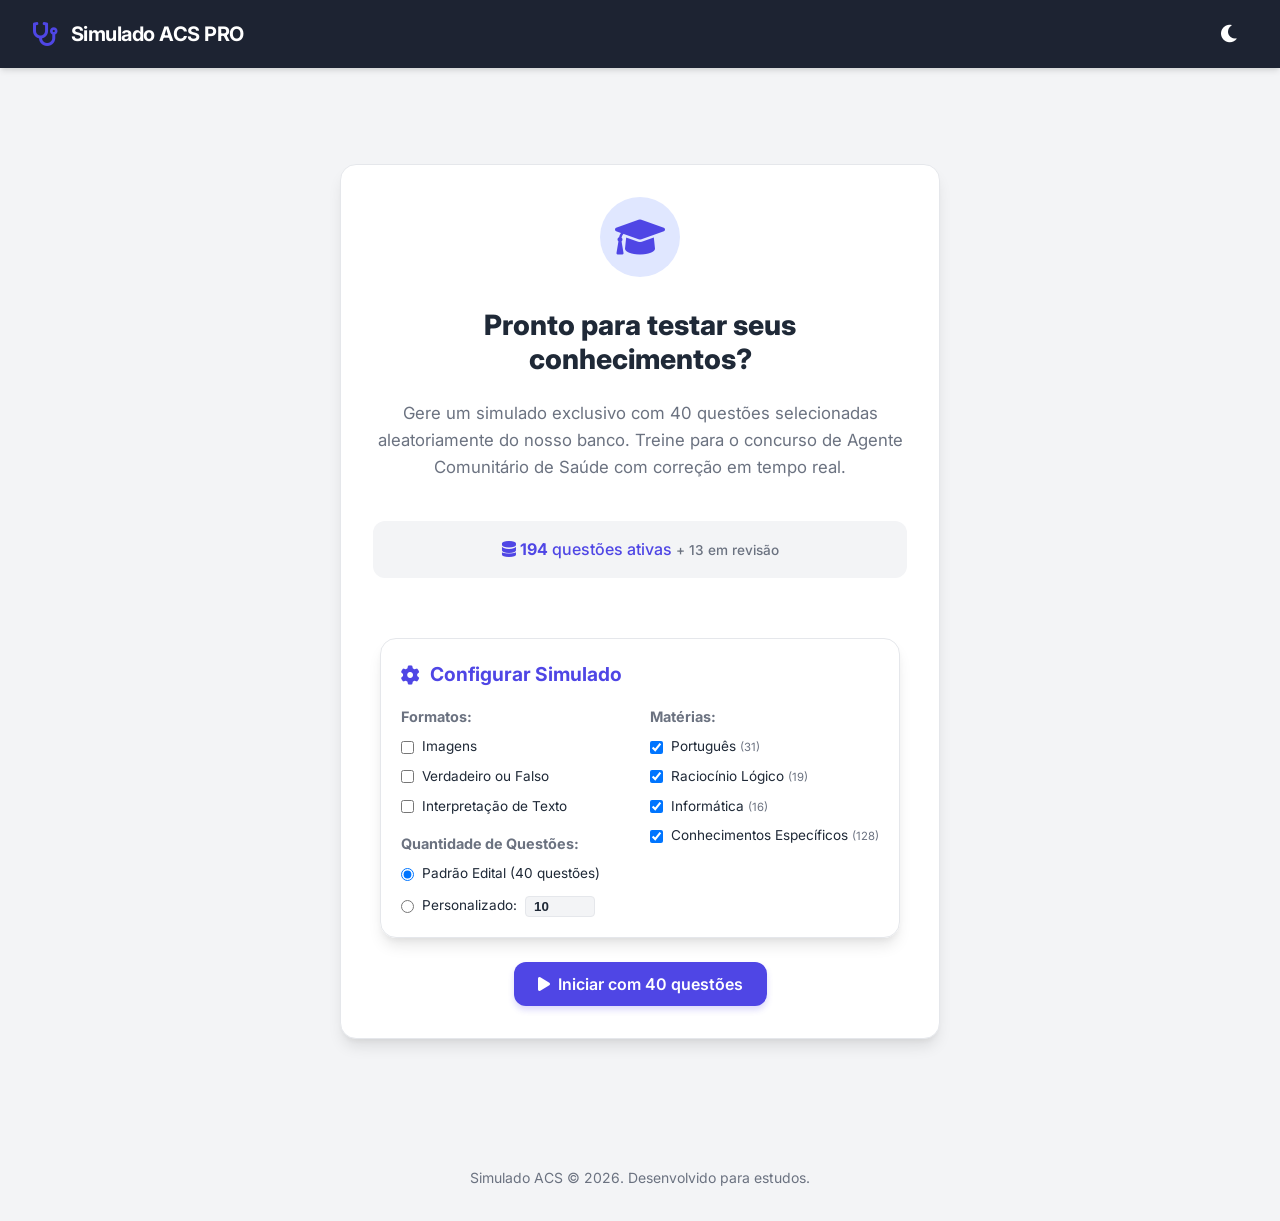
==== commit ddd36aa7: "refactor: remove duplicate CSS, remove misleading 'Multipla Escolha' filter, separate 13 image quest" ====
--- a/index.html
+++ b/index.html
@@ -10,14 +10,9 @@
     <!-- FontAwesome -->
     <link href="https://cdnjs.cloudflare.com/ajax/libs/font-awesome/6.0.0/css/all.min.css" rel="stylesheet">
     <!-- Main CSS -->
-    <link rel="stylesheet" href="style.css?v=2">
+    <link rel="stylesheet" href="style.css?v=3">
 </head>
 <body>
-
-    <!-- Background Decoration -->
-    <div class="bg-shape bg-shape-1"></div>
-    <div class="bg-shape bg-shape-2"></div>
-
     <header class="topbar">
         <div class="topbar-content">
             <i class="fa-solid fa-stethoscope logo-icon"></i>
@@ -60,10 +55,7 @@
                                     <input type="checkbox" id="opt-images" style="accent-color: var(--primary);">
                                     <span>Imagens</span>
                                 </label>
-                                <label class="option-check" style="display: flex; align-items: center; gap: 8px; cursor: pointer; font-size: 0.85rem;">
-                                    <input type="checkbox" id="opt-multipla" style="accent-color: var(--primary);">
-                                    <span>Múltipla Escolha</span>
-                                </label>
+
                                 <label class="option-check" style="display: flex; align-items: center; gap: 8px; cursor: pointer; font-size: 0.85rem;">
                                     <input type="checkbox" id="opt-vf" style="accent-color: var(--primary);">
                                     <span>Verdadeiro ou Falso</span>
@@ -197,7 +189,7 @@
         <p>Simulado ACS &copy; 2026. Desenvolvido para estudos.</p>
     </footer>
 
-    <script src="app.js?v=6"></script>
+    <script src="app.js?v=7"></script>
 
 </body>
 </html>
--- a/style.css
+++ b/style.css
@@ -7,8 +7,8 @@
     --bg-color: #f3f4f6;
     --text-color: #1f2937;
     --text-muted: #6b7280;
-    --card-bg: rgba(255, 255, 255, 0.85);
-    --card-border: rgba(255, 255, 255, 0.5);
+    --card-bg: #ffffff;
+    --card-border: #e5e7eb;
     
     --primary: #4f46e5;
     --primary-hover: #4338ca;
@@ -90,39 +90,6 @@
     transition: background-color 0.4s ease, color 0.4s ease;
 }
 
-/* Background Shapes */
-.bg-shape {
-    position: fixed;
-    border-radius: 50%;
-    filter: blur(80px);
-    z-index: -1;
-    opacity: 0.5;
-    animation: float 20s infinite alternate ease-in-out;
-}
-
-.bg-shape-1 {
-    width: 400px;
-    height: 400px;
-    background: var(--primary);
-    top: -100px;
-    left: -100px;
-}
-
-.bg-shape-2 {
-    width: 500px;
-    height: 500px;
-    background: #8b5cf6;
-    bottom: -150px;
-    right: -100px;
-    animation-delay: -5s;
-}
-
-@keyframes float {
-    0% { transform: translate(0, 0) scale(1); }
-    50% { transform: translate(50px, 30px) scale(1.05); }
-    100% { transform: translate(-30px, 50px) scale(0.95); }
-}
-
 /* =========================
    HEADER & FOOTER
 ========================= */
@@ -134,8 +101,6 @@
     display: flex;
     justify-content: space-between;
     align-items: center;
-    backdrop-filter: blur(12px);
-    -webkit-backdrop-filter: blur(12px);
     position: sticky;
     top: 0;
     z-index: 100;
@@ -194,8 +159,6 @@
 
 .glass-card {
     background: var(--card-bg);
-    backdrop-filter: blur(16px);
-    -webkit-backdrop-filter: blur(16px);
     border: 1px solid var(--card-border);
     border-radius: var(--radius-lg);
     box-shadow: var(--shadow-lg);
